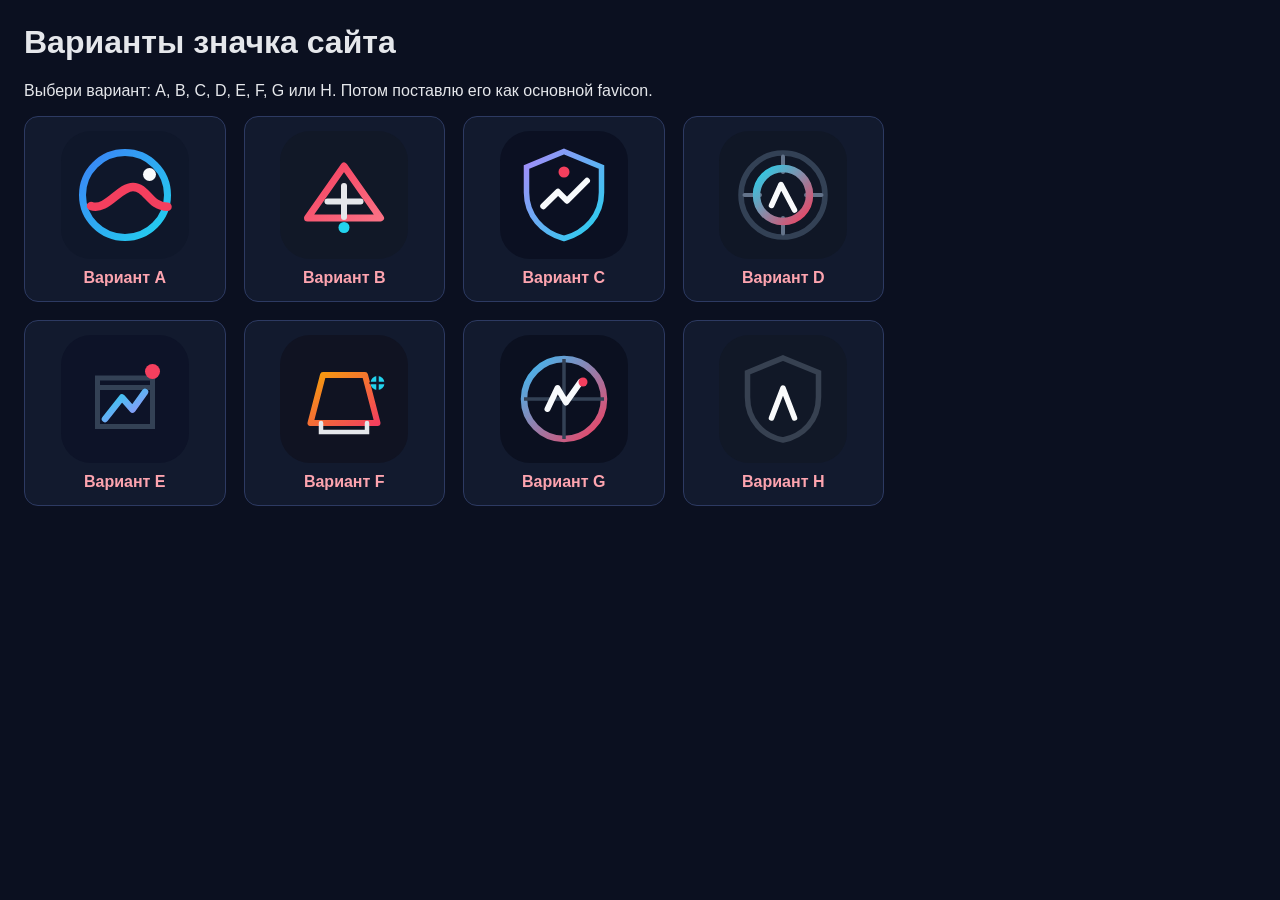
==== icons-preview.html @ 473f30c0 "Add files via upload" ====
<!doctype html>
<html lang="ru">
<head>
  <meta charset="UTF-8">
  <meta name="viewport" content="width=device-width, initial-scale=1.0">
  <title>Выбор значка сайта</title>
  <style>
    body {
      margin: 0;
      font-family: "Segoe UI", Arial, sans-serif;
      background: #0b1020;
      color: #e5e7eb;
      padding: 24px;
    }
    h1 { margin-top: 0; }
    .grid {
      display: grid;
      grid-template-columns: repeat(auto-fit, minmax(180px, 1fr));
      gap: 18px;
      max-width: 860px;
    }
    .card {
      background: #121a2e;
      border: 1px solid #2d3a62;
      border-radius: 14px;
      padding: 14px;
      text-align: center;
    }
    img {
      width: 128px;
      height: 128px;
      border-radius: 20px;
      display: block;
      margin: 0 auto 10px;
    }
    .name { color: #fda4af; font-weight: 600; }
  </style>
</head>
<body>
  <h1>Варианты значка сайта</h1>
  <p>Выбери вариант: A, B, C, D, E, F, G или H. Потом поставлю его как основной favicon.</p>
  <div class="grid">
    <div class="card"><img src="icons/icon-a.svg" alt="icon a"><div class="name">Вариант A</div></div>
    <div class="card"><img src="icons/icon-b.svg" alt="icon b"><div class="name">Вариант B</div></div>
    <div class="card"><img src="icons/icon-c.svg" alt="icon c"><div class="name">Вариант C</div></div>
    <div class="card"><img src="icons/icon-d.svg" alt="icon d"><div class="name">Вариант D</div></div>
    <div class="card"><img src="icons/icon-e.svg" alt="icon e"><div class="name">Вариант E</div></div>
    <div class="card"><img src="icons/icon-f.svg" alt="icon f"><div class="name">Вариант F</div></div>
    <div class="card"><img src="icons/icon-g.svg" alt="icon g"><div class="name">Вариант G</div></div>
    <div class="card"><img src="icons/icon-h.svg" alt="icon h"><div class="name">Вариант H</div></div>
  </div>
</body>
</html>
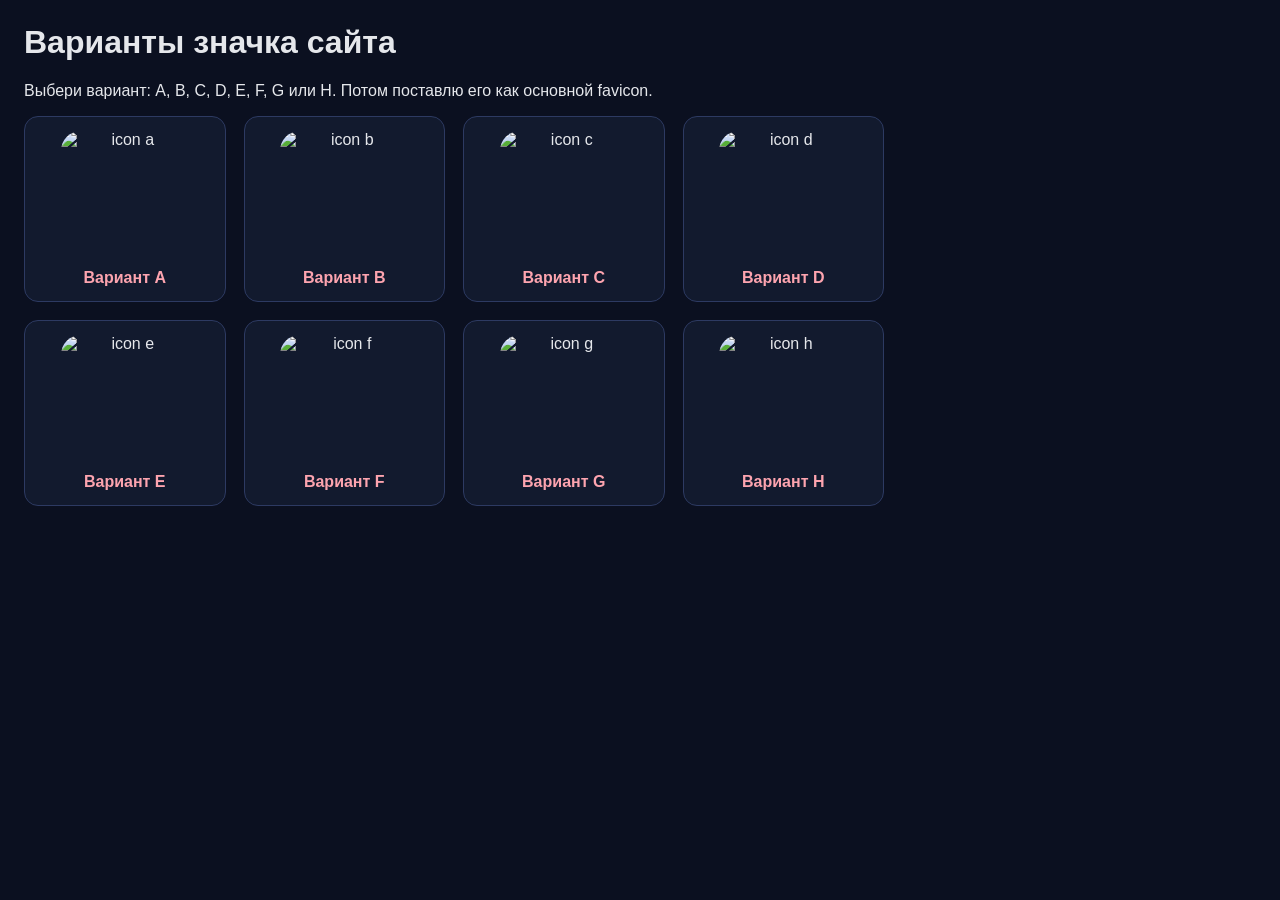
==== commit 3883288b: "o" ====
--- a/icons-preview.html
+++ b/icons-preview.html
@@ -1,53 +1,53 @@
-<!doctype html>
-<html lang="ru">
-<head>
-  <meta charset="UTF-8">
-  <meta name="viewport" content="width=device-width, initial-scale=1.0">
-  <title>Выбор значка сайта</title>
-  <style>
-    body {
-      margin: 0;
-      font-family: "Segoe UI", Arial, sans-serif;
-      background: #0b1020;
-      color: #e5e7eb;
-      padding: 24px;
-    }
-    h1 { margin-top: 0; }
-    .grid {
-      display: grid;
-      grid-template-columns: repeat(auto-fit, minmax(180px, 1fr));
-      gap: 18px;
-      max-width: 860px;
-    }
-    .card {
-      background: #121a2e;
-      border: 1px solid #2d3a62;
-      border-radius: 14px;
-      padding: 14px;
-      text-align: center;
-    }
-    img {
-      width: 128px;
-      height: 128px;
-      border-radius: 20px;
-      display: block;
-      margin: 0 auto 10px;
-    }
-    .name { color: #fda4af; font-weight: 600; }
-  </style>
-</head>
-<body>
-  <h1>Варианты значка сайта</h1>
-  <p>Выбери вариант: A, B, C, D, E, F, G или H. Потом поставлю его как основной favicon.</p>
-  <div class="grid">
-    <div class="card"><img src="icons/icon-a.svg" alt="icon a"><div class="name">Вариант A</div></div>
-    <div class="card"><img src="icons/icon-b.svg" alt="icon b"><div class="name">Вариант B</div></div>
-    <div class="card"><img src="icons/icon-c.svg" alt="icon c"><div class="name">Вариант C</div></div>
-    <div class="card"><img src="icons/icon-d.svg" alt="icon d"><div class="name">Вариант D</div></div>
-    <div class="card"><img src="icons/icon-e.svg" alt="icon e"><div class="name">Вариант E</div></div>
-    <div class="card"><img src="icons/icon-f.svg" alt="icon f"><div class="name">Вариант F</div></div>
-    <div class="card"><img src="icons/icon-g.svg" alt="icon g"><div class="name">Вариант G</div></div>
-    <div class="card"><img src="icons/icon-h.svg" alt="icon h"><div class="name">Вариант H</div></div>
-  </div>
-</body>
-</html>
+<!doctype html>
+<html lang="ru">
+<head>
+  <meta charset="UTF-8">
+  <meta name="viewport" content="width=device-width, initial-scale=1.0">
+  <title>Выбор значка сайта</title>
+  <style>
+    body {
+      margin: 0;
+      font-family: "Segoe UI", Arial, sans-serif;
+      background: #0b1020;
+      color: #e5e7eb;
+      padding: 24px;
+    }
+    h1 { margin-top: 0; }
+    .grid {
+      display: grid;
+      grid-template-columns: repeat(auto-fit, minmax(180px, 1fr));
+      gap: 18px;
+      max-width: 860px;
+    }
+    .card {
+      background: #121a2e;
+      border: 1px solid #2d3a62;
+      border-radius: 14px;
+      padding: 14px;
+      text-align: center;
+    }
+    img {
+      width: 128px;
+      height: 128px;
+      border-radius: 20px;
+      display: block;
+      margin: 0 auto 10px;
+    }
+    .name { color: #fda4af; font-weight: 600; }
+  </style>
+</head>
+<body>
+  <h1>Варианты значка сайта</h1>
+  <p>Выбери вариант: A, B, C, D, E, F, G или H. Потом поставлю его как основной favicon.</p>
+  <div class="grid">
+    <div class="card"><img src="icons/icon-a.svg" alt="icon a"><div class="name">Вариант A</div></div>
+    <div class="card"><img src="icons/icon-b.svg" alt="icon b"><div class="name">Вариант B</div></div>
+    <div class="card"><img src="icons/icon-c.svg" alt="icon c"><div class="name">Вариант C</div></div>
+    <div class="card"><img src="icons/icon-d.svg" alt="icon d"><div class="name">Вариант D</div></div>
+    <div class="card"><img src="icons/icon-e.svg" alt="icon e"><div class="name">Вариант E</div></div>
+    <div class="card"><img src="icons/icon-f.svg" alt="icon f"><div class="name">Вариант F</div></div>
+    <div class="card"><img src="icons/icon-g.svg" alt="icon g"><div class="name">Вариант G</div></div>
+    <div class="card"><img src="icons/icon-h.svg" alt="icon h"><div class="name">Вариант H</div></div>
+  </div>
+</body>
+</html>
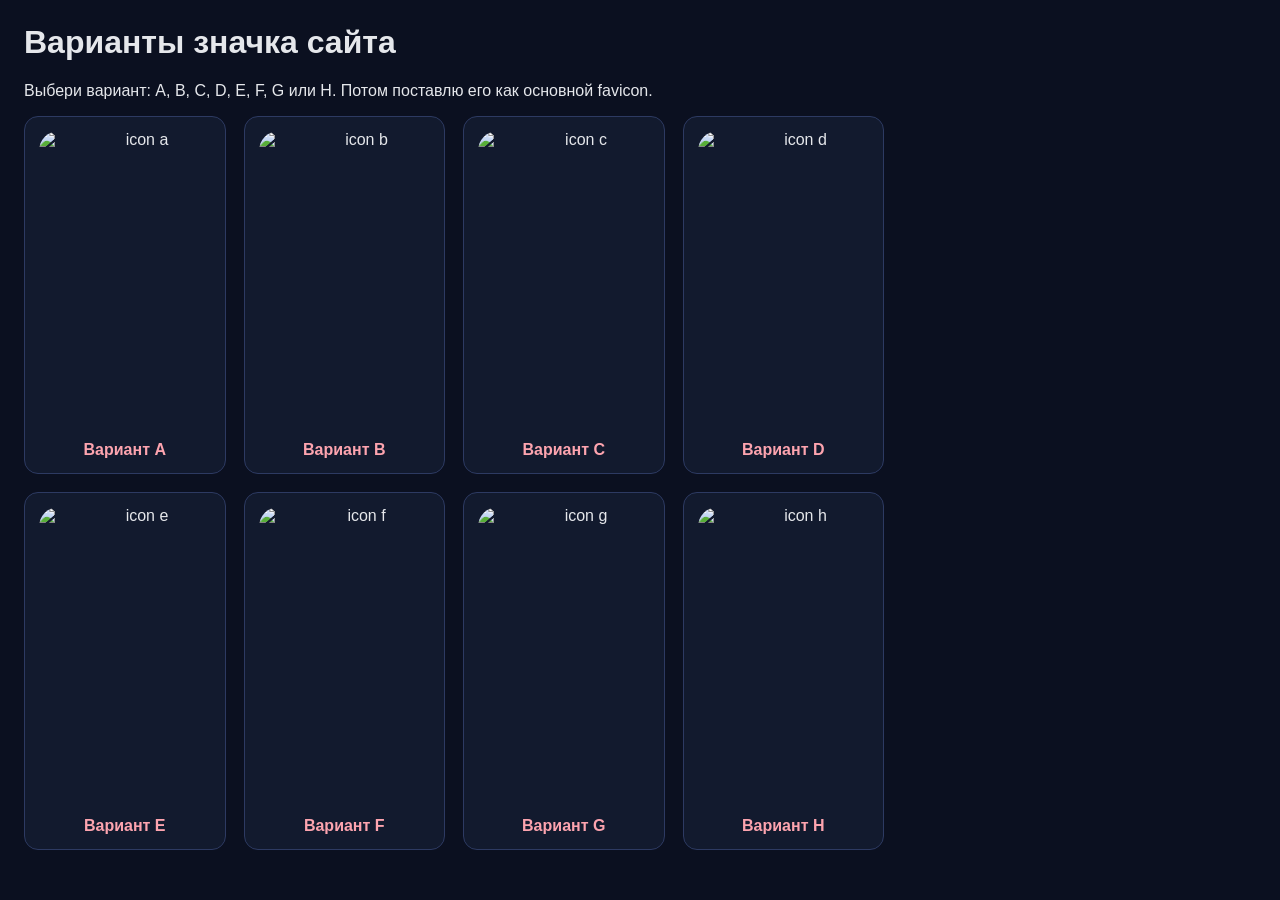
==== commit 8054fb5b: "Update icons-preview.html" ====
--- a/icons-preview.html
+++ b/icons-preview.html
@@ -27,8 +27,8 @@
       text-align: center;
     }
     img {
-      width: 128px;
-      height: 128px;
+      width: 200px;
+      height: 300px;
       border-radius: 20px;
       display: block;
       margin: 0 auto 10px;
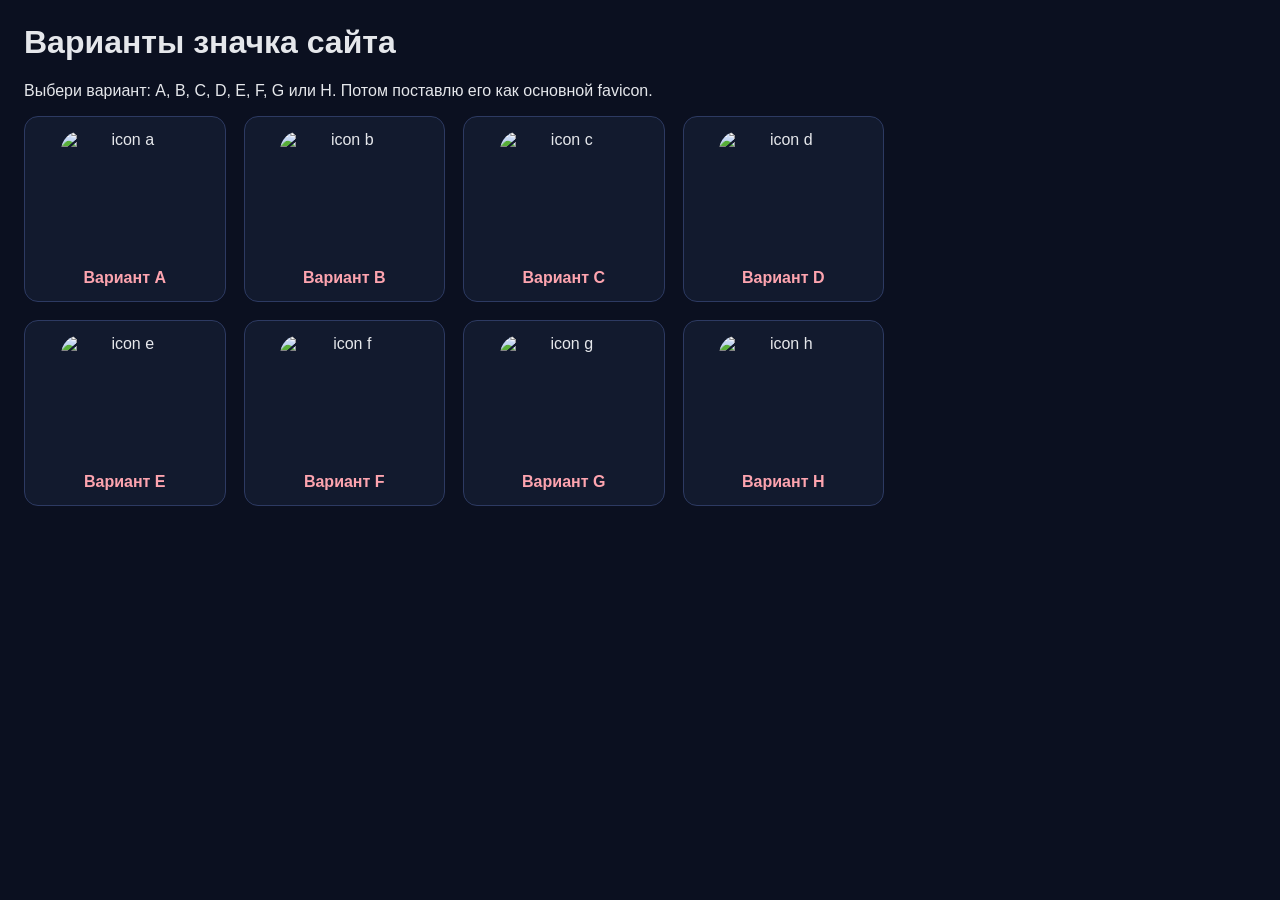
==== commit 768dbfd1: "Update icons-preview.html" ====
--- a/icons-preview.html
+++ b/icons-preview.html
@@ -27,8 +27,8 @@
       text-align: center;
     }
     img {
-      width: 200px;
-      height: 300px;
+      width: 128px;
+      height: 128px;
       border-radius: 20px;
       display: block;
       margin: 0 auto 10px;
